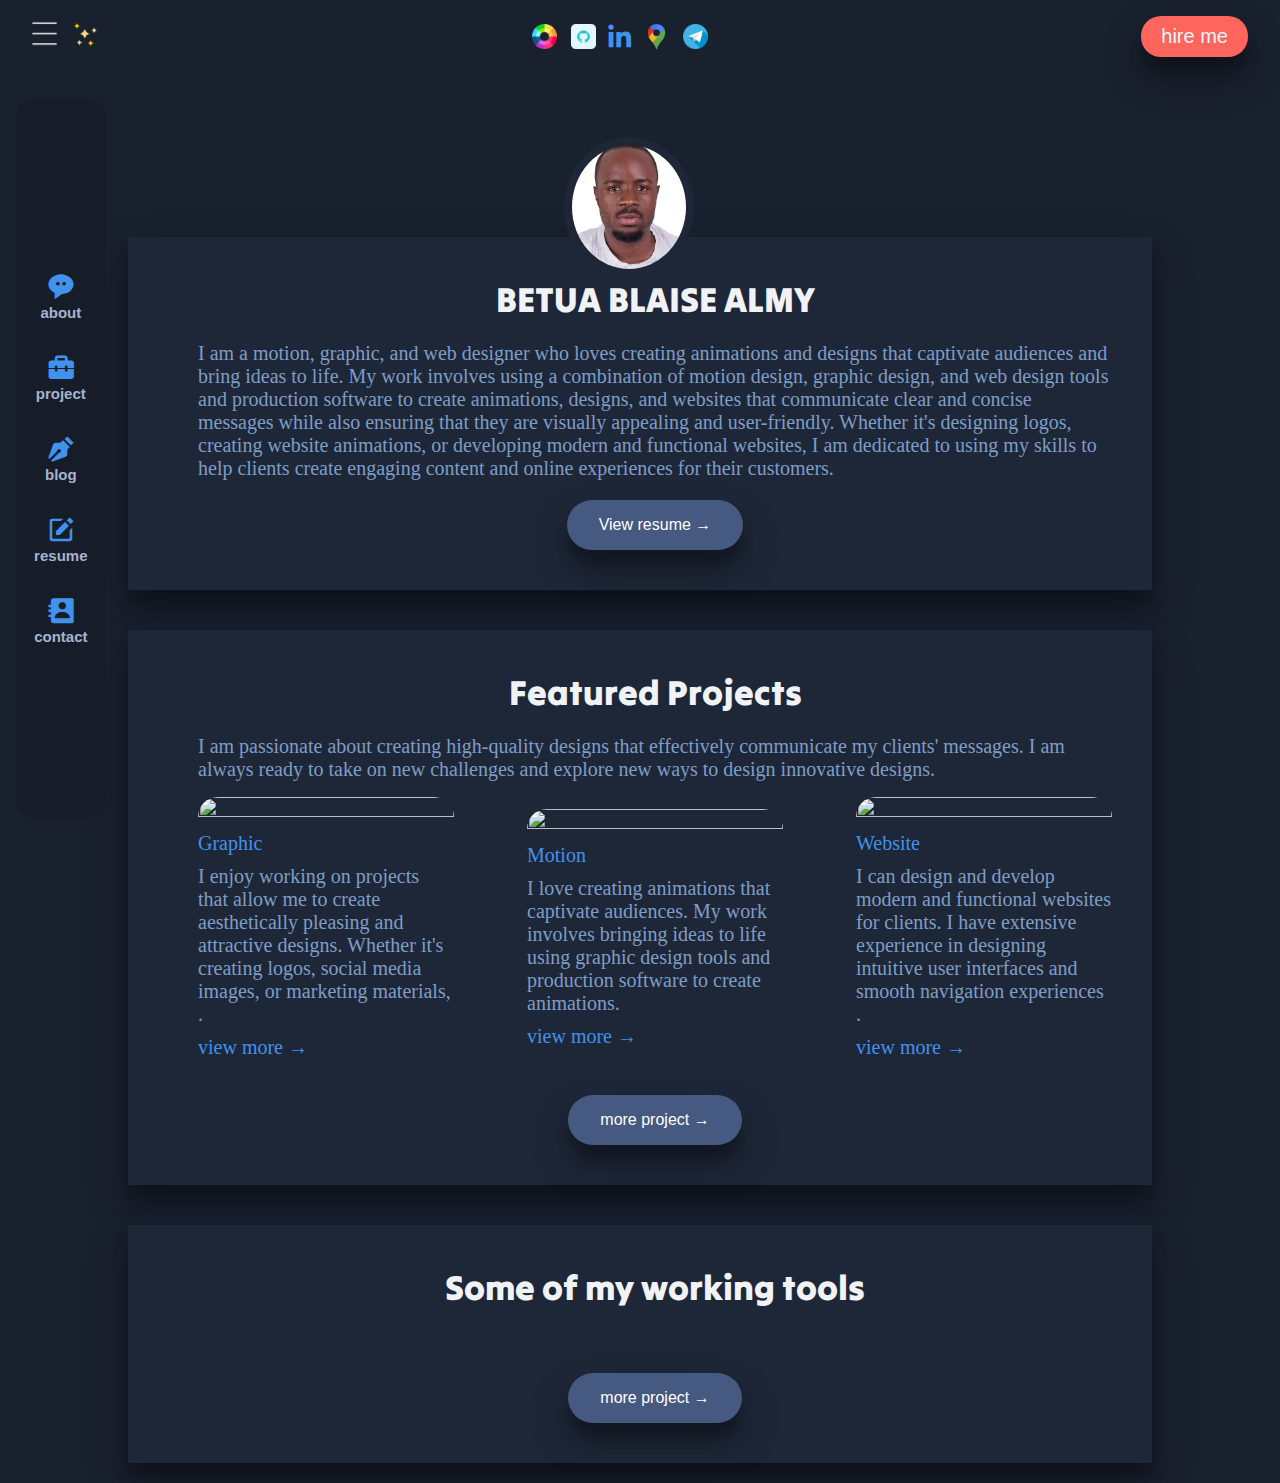
==== index.html @ fd8bb547 "." ====
<!DOCTYPE html>
<html lang="en">
<head>
    <meta charset="UTF-8">
    <meta http-equiv="X-UA-Compatible" content="IE=edge">
    <meta name="viewport" content="width=device-width, initial-scale=1.0">
    <link href='https://unpkg.com/boxicons@2.1.4/css/boxicons.min.css' rel='stylesheet'>
    <link href="https://fonts.googleapis.com/css2?family=Noto+Sans:ital,wght@1,200&display=swap" rel="stylesheet">
    <link rel="preconnect" href="https://fonts.googleapis.com">
<link rel="preconnect" href="https://fonts.gstatic.com" crossorigin>
<link href="https://fonts.googleapis.com/css2?family=Tilt+Warp&display=swap" rel="stylesheet">
    <title>almy blaise</title>
    <link rel="stylesheet" href="./newStyle.css">
</head>
<body>
    <header>
        <div class="headdiv">
            <div>
            <h2><img class="bar-image" src="./icon/main-menu.png" alt=""></h2>
            </div>
            <div>
            <head><img class="bar-image" src="./icon/stars.png" alt="">
            </div>
            </head>
        </div>
        <div>
            <div class="iconhead">
                <img class="bar-image ico" src="./icon header/color-wheel.png" alt="">
                <img class="bar-image ico" src="./icon header/github.png" alt="">
                <a href=""><i class='bx bxl-linkedin'></i></a>
                <img class="bar-image ico" src="./icon header/google-maps.png" alt="">
                <img class="bar-image ico" src="./icon header/telegram.png">
            </div>
        </div>
        <div>
            <button class="botheader">hire me</button>
        </div>
    </header>
       <div class="tachbar">
        <div class="bar1">
            <a href=""><i class='bx bxs-message-rounded-dots'></i></a>
            <h2 class="tachtext">about</h2>
        </div>
        <div class="bar1">
            <a href=""><i class='bx bxs-briefcase-alt-2'></i></i></a>
            <h2 class="tachtext">project</h2>
        </div>
        <div class="bar1">
            <a href=""><i class='bx bxs-pen'></i></a>
            <h2 class="tachtext">blog</h2>
        </div>
        <div class="bar1">
            <a href="./resume.html"><i class='bx bxs-edit'></i></a>
            <h2 class="tachtext">resume</h2>
        </div>
        <div class="bar1">
            <a href=""><i class='bx bxs-contact'></i></a>
            <h2 class="tachtext">contact</h2>
        </div>
       </div>
    <div class="section">
    <div class="section-1">
            <img class="profil" src="./profil.jpg" alt="">
            <h2 ><span class="betua">BETUA BLAISE ALMY</span></h2>
            <p>I am a motion, graphic, and web designer who loves creating animations and designs that captivate audiences and bring ideas to life. My work involves using a combination of motion design, graphic design, and web design tools and production software to create animations, designs, and websites that communicate clear and concise messages while also ensuring that they are visually appealing and user-friendly. Whether it's designing logos, creating website animations, or developing modern and functional websites, I am dedicated to using my skills to help clients create engaging content and online experiences for their customers.</p>
            <a href="./resume.html"><button class=" button blaisee">View resume →</button></a>
    </div>
    </div>
    <div class="section">
        <div class="section-1">
            <div>
                 <h1 class="betua">Featured Projects</h1>
            </div>
                <div>
                    <p> I am passionate about creating high-quality designs that effectively communicate my clients' messages. I am always ready to take on new challenges and explore new ways to design innovative designs.
                    </p>
                    <div class="items3">
                        <div class="items01">
                            <img class="itemimage" src="https://images.unsplash.com/photo-1626785774573-4b799315345d?ixlib=rb-4.0.3&ixid=MnwxMjA3fDB8MHxzZWFyY2h8Mnx8Z3JhcGhpYyUyMGRlc2lnbnxlbnwwfHwwfHw%3D&auto=format&fit=crop&w=500&q=60" alt="">
                            <a href="#">Graphic</a>
                            <p>I enjoy working on projects that allow me to create aesthetically pleasing and attractive designs. Whether it's creating logos, social media images, or marketing materials, .</p>
                            <a href="#">view more →
                            </a>
                        </div>
                        <div class="items01">
                            <img class="itemimage" src="https://images.unsplash.com/photo-1609921212029-bb5a28e60960?ixlib=rb-4.0.3&ixid=MnwxMjA3fDB8MHxzZWFyY2h8MTd8fG1vdGlvbiUyMGRlc2lnbmVyfGVufDB8fDB8fA%3D%3D&auto=format&fit=crop&w=500&q=60" alt="">
                            <a href="#">Motion</a>
                            <p> I love creating animations that captivate audiences. My work involves bringing ideas to life using graphic design tools and production software to create animations.</p>
                            <a href="#">view more →</a>
                        </div>
                        <div class="items01">
                            <img class="itemimage" src="https://images.unsplash.com/photo-1467232004584-a241de8bcf5d?ixlib=rb-4.0.3&ixid=MnwxMjA3fDB8MHxzZWFyY2h8MTh8fHdlYnNpdGV8ZW58MHx8MHx8&auto=format&fit=crop&w=500&q=60" alt="">
                            <a href="#">Website</a>
                            <p> I can design and develop modern and functional websites for clients. I have extensive experience in designing intuitive user interfaces and smooth navigation experiences .</p>
                            <a href="#">view more →</a>
                        </div>
                        
                    </div>
                </div>
                    <button class=" button blaisee">more project →</button>
                </div>
    </div>
    <div class="section">
        <div class="section-1">
            <div>
                 <h1 class="betua">Some of my working tools</h1>
            </div>
                <div>
                    <div class="items3-class3">
                       <div class="logos">
                        <img title="after effect" src="https://cdn-icons-png.flaticon.com/128/5968/5968428.png" alt="">
                       </div>
                       <div class="logos">
                        <img class="remouve" title="adobe illustrator" src="https://cdn-icons-png.flaticon.com/128/5968/5968472.png" alt="">
                       </div>
                       <div class="logos">
                        <img title="photoshop" src="https://cdn-icons-png.flaticon.com/128/5968/5968520.png" alt="">
                       </div>
                       <div class="logos">
                        <img title="power-point" src="https://cdn-icons-png.flaticon.com/128/888/888874.png" alt="">
                       </div>
                       <div class="logos">
                        <img title="vscode" src="https://cdn-icons-png.flaticon.com/128/906/906324.png" alt="">
                       </div>
                       <div class="logos">
                        <img title="github" src="https://cdn-icons-png.flaticon.com/128/2111/2111292.png" alt="">
                       </div>
                        
                    </div>
                </div>
                    <button class=" button blaisee">more project →</button>
                </div>
    </div>
    </div> 
</body>
</html>
---- newStyle.css ----
* {
  padding: 0;
  margin: 0;
  box-sizing: border-box;
}

body {
  background-color: #19202e;
  width: 100%;
  display: flex;
  flex-direction: column;
  justify-content: center;
  align-items: center;
  position: relative;
  flex-wrap: wrap;
  position: relative;
}

header {
  display: flex;
  justify-content: space-between;
  align-items: center;
  color: white;
  width: 100%;
  padding: 1rem 2rem;
  margin-bottom: 9rem;
  flex-wrap: wrap;
}

.headdiv {
  display: flex;
  flex-direction: row;
  justify-content: left;
  align-items: center;
  gap: 1rem;
  flex-wrap: wrap;
}

.botheader {
  color: aliceblue;
  background-color: #fe655c;
  font-size: 20px;
  padding: 9px 20px;
  border-radius: 20px;
  border: none;
  font-family: "Roboto", sans-serif;
  transition: all 0.6s;
}

.botheader:hover {
  color: #19202e;
  border-radius: 15px;
}

.main {
  background-color: rgba(219, 224, 234, 0.984);
  display: flex;
  flex-direction: column;
  justify-content: center;
  align-items: center;
  width: 80vw;
  margin-top: 7rem;
  margin-left: 0%;
  flex-wrap: wrap;
}

.bar-image {
  width: 25px;
  transition: all 0.5s;
}

.bar-image:hover {
  transform: scale(1.3);
}

.bar1 {
  display: flex;
  flex-direction: column;
  align-items: center;
  justify-content: space-between;
  margin: 1rem;
  font-family: "Roboto", sans-serif;
  font-size: 10px;
  transition: all 0.4s;
  gap: 2px;
  flex-wrap: wrap;
}

.bar1:hover {
  transform: scale(1.3);
  color: #fbfbfb;
}

.tachbar {
  background-color: #161d29;
  margin-top: 35px;
  margin-left: 1rem;
  border-radius: 20px;
  color: #a5b3ce;
  font-size: 13px;
  position: relative;
  width: 7vw;
  height: 80vh;
  display: flex;
  justify-content: center;
  flex-direction: column;
  align-items: center;
  position: fixed;
  left: 0%;
  top: 7%;
  flex-wrap: wrap;
}

.ico {
  margin: 0 5px;
  /* border: 2px solid #19202e; */
  border-color: #000000;
}

.ico:hover {
  rotate: 360deg;
}

.section {
  width: 80vw;
  background-color: #1e2738;
  color: #ffffff;
  margin: 20px;
  padding: 40px;
  display: flex;
  justify-content: center;
  flex-direction: column;
  align-items: center;
  flex-wrap: wrap;
  box-shadow: rgba(0, 0, 0, 0.3) 0px 19px 38px, rgba(0, 0, 0, 0.22) 0px 15px 12px;
}

.section-1 {
  display: flex;
  flex-direction: column;
  align-items: center;
  gap: 20px;
  position: relative;
  font-family: "Franklin Gothic Medium", "Arial Narrow";
  font-size: 20px;
  color: #7e9dc5;
  margin-left: 30px;
  flex-wrap: wrap;
}

.profil {
  width: 130px;
  height: 140px;
  -o-object-fit: cover;
     object-fit: cover;
  border-radius: 50%;
  position: absolute;
  bottom: 100%;
  left: 40%;
  border: 8px solid #1e2738;
}

.betua {
  font-family: "Tilt Warp", cursive;
  font-size: 35px;
  color: #f0f2f6;
}

.blaisee {
  padding: 1rem 2rem;
  background-color: #465981;
  color: white;
  border: none;
  border-radius: 25px;
  font-size: 16px;
  font-family: Arial, Helvetica, sans-serif;
}

.items3 {
  display: flex;
  flex-direction: row;
  justify-content: space-between;
  align-items: center;
  margin: 1rem 0rem;
  flex-wrap: wrap;
}

.items01 {
  display: flex;
  flex-direction: column;
  justify-content: left;
  align-items: start;
  width: 20vw;
  gap: 10px;
  flex-wrap: wrap;
}

.itemimage {
  width: 300px;
  border-top-right-radius: 20px;
  border-top-left-radius: 20px;
  -o-object-fit: cover;
     object-fit: cover;
}

.itemimage {
  width: 100%;
  height: 80%;
}

.itemimage {
  width: 100%;
}

a {
  color: #4192eb;
  text-decoration: none;
}

a:hover {
  color: white;
}

h1 {
  color: #f0f2f6;
}

i {
  font-size: 30px;
}

i:hover {
  color: rgb(214, 212, 212);
}

.items3-class3 {
  display: flex;
  flex-direction: row;
  justify-content: space-between;
  align-items: center;
  gap: 30px;
  flex-wrap: wrap;
}

button {
  transition: all 0.4s;
  box-shadow: rgba(0, 0, 0, 0.3) 0px 19px 38px, rgba(0, 0, 0, 0.22) 0px 15px 12px;
}

button:hover {
  background-color: #636d82;
  color: #121417;
}

@media (max-width: 1194) {
  .tachbar {
    height: 90vh;
    width: 8vw;
    margin-left: 5px;
  }
}
@media (max-width: 618px) {
  header {
    display: none;
  }
  body {
    padding-top: 6rem;
  }
  .bar1 {
    font-size: 6px;
  }
  .bar1 .bx {
    font-size: 20px;
  }
  .tachbar {
    flex-direction: row;
    align-items: center;
    justify-content: center;
    width: 100vw;
    height: 10vh;
    gap: 10px;
    margin-top: 5px;
    margin-left: 0px;
    background: black;
    top: 90%;
    bottom: 0%;
    z-index: 100;
    position: fixed;
  }
  .items3 {
    flex-direction: column;
    gap: 20px;
    padding: opx;
    align-items: start;
    justify-content: center;
    flex-wrap: nowrap;
  }
  .betua {
    font-family: "Tilt Warp", cursive;
    font-size: 25px;
    color: #f0f2f6;
  }
  .section-1 {
    margin-left: 0px;
    margin-bottom: 3rem;
    gap: 15px;
  }
  .items3-class3 {
    justify-content: space-around;
    padding: 0px 2rem;
  }
  .itemimage {
    width: 60%;
    height: 50%;
    -o-object-fit: cover;
       object-fit: cover;
  }
  .items01 {
    width: 90vw;
    padding-top: 1.5rem;
    align-items: center;
  }
  .section {
    padding: 40px 5px;
    width: 90vw;
    box-shadow: rgba(0, 0, 0, 0.3) 0px 19px 38px, rgba(0, 0, 0, 0.22) 0px 15px 12px;
  }
  button {
    box-shadow: rgba(0, 0, 0, 0.3) 0px 19px 38px, rgba(0, 0, 0, 0.22) 0px 15px 12px;
  }
  p {
    font-size: 17px;
    width: 85vw;
  }
  h1 {
    font-size: 10px;
    margin-bottom: 1rem;
  }
  .profil {
    left: 33%;
  }
  .section-1 p {
    padding: 0px 10px;
  }
}
.resumeContainer {
  width: 100%;
  display: flex;
  align-items: center;
  justify-content: center;
  flex-direction: column;
  padding: 70px;
  font-family: "Montserrat", sans-serif;
}
@media (max-width: 480px) {
  .resumeContainer {
    margin-bottom: 5rem;
    padding: 0px 20px;
  }
}
.resumeContainer .slideContainer {
  margin-top: 2rem;
}
.resumeContainer .containerDiv {
  width: 80%;
  display: flex;
  align-items: center;
  justify-content: center;
  flex-direction: row;
  gap: 20px;
}
.resumeContainer .containerDiv .textDiv {
  display: flex;
  align-items: center;
  justify-content: center;
  flex-direction: column;
  gap: 15px;
  margin-bottom: 4rem;
}
@media (max-width: 480px) {
  .resumeContainer .containerDiv .textDiv {
    margin-bottom: 2rem;
    gap: 10px;
  }
  .resumeContainer .containerDiv .textDiv .pText {
    margin-left: 2rem;
  }
}
.resumeContainer .containerDiv .textDiv img {
  width: 300px;
  -o-object-fit: cover;
     object-fit: cover;
}
.resumeContainer .containerDiv .textDiv h1 {
  font-size: 120%;
  color: antiquewhite;
}
.resumeContainer .containerDiv .textDiv h2 {
  font-size: 90%;
  color: antiquewhite;
}
.resumeContainer .containerDiv .textDiv p {
  font-size: 90%;
  color: antiquewhite;
}
.resumeContainer .containerDiv iframe {
  width: 90%;
  transition: all 0.6s;
}
.resumeContainer .containerDiv iframe:hover {
  border-bottom-left-radius: 45px;
  border-top-right-radius: 45px;
}
@media (max-width: 480px) {
  .resumeContainer .containerDiv iframe {
    width: 150%;
  }
  .resumeContainer .containerDiv iframe:hover {
    border-bottom-left-radius: 0px;
    border-top-right-radius: 0px;
  }
}
@media (max-width: 480px) {
  .resumeContainer .containerDiv {
    width: 95%;
    flex-direction: column;
  }
}

.containingImg {
  margin-top: 4rem;
}

.videoDiv iframe {
  width: 90%;
  transition: all 0.6s;
}
.videoDiv iframe:hover {
  border-bottom-left-radius: 45px;
  border-top-right-radius: 45px;
}
@media (max-width: 480px) {
  .videoDiv iframe {
    width: 150%;
  }
  .videoDiv iframe:hover {
    border-bottom-left-radius: 0px;
    border-top-right-radius: 0px;
  }
}

.iframe {
  width: 90%;
  transition: all 0.6s;
}
.iframe:hover {
  border-bottom-left-radius: 45px;
  border-top-right-radius: 45px;
}
@media (max-width: 480px) {
  .iframe {
    width: 150%;
  }
  .iframe:hover {
    border-bottom-left-radius: 0px;
    border-top-right-radius: 0px;
  }
}

.videoDiv {
  width: 75%;
  display: flex;
  align-items: center;
  justify-content: center;
  flex-direction: column;
  gap: 5px;
}
.videoDiv p {
  color: beige;
}
.videoDiv .iframe {
  width: 90%;
}

.picNone {
  width: 100%;
}/*# sourceMappingURL=newStyle.css.map */
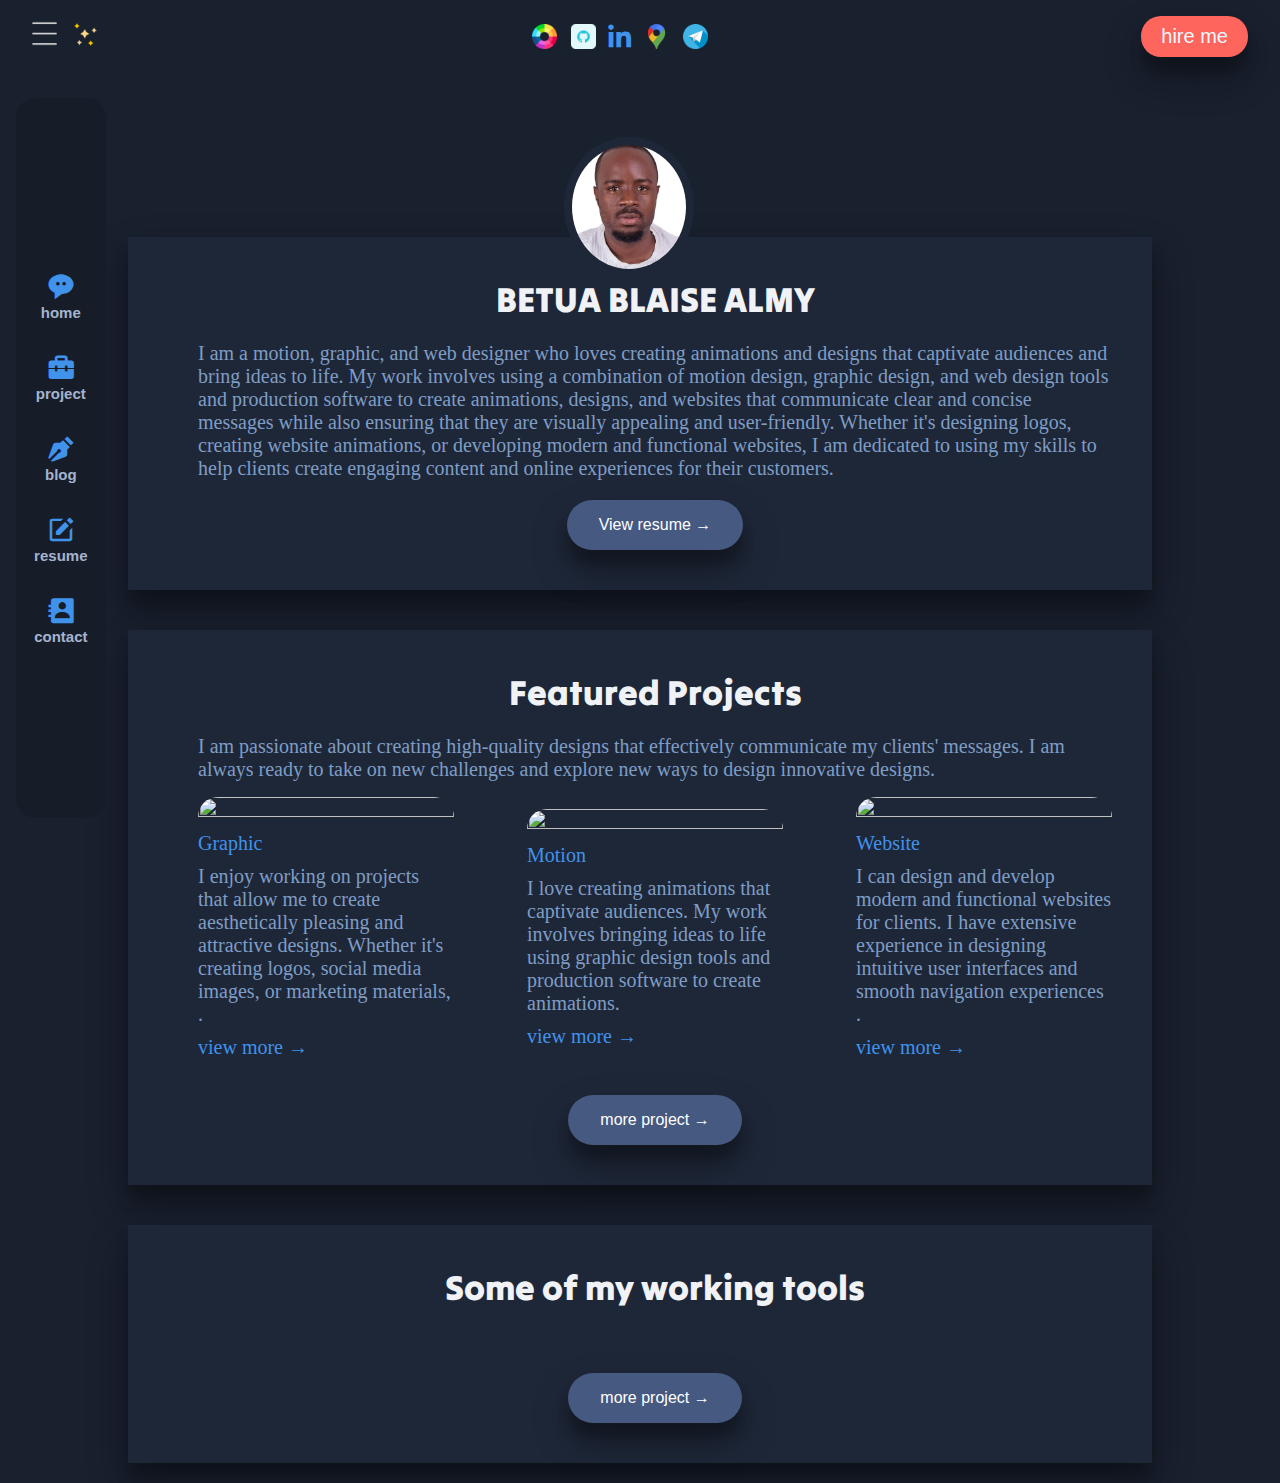
==== commit d63d1886: "." ====
--- a/index.html
+++ b/index.html
@@ -38,8 +38,8 @@
     </header>
        <div class="tachbar">
         <div class="bar1">
-            <a href=""><i class='bx bxs-message-rounded-dots'></i></a>
-            <h2 class="tachtext">about</h2>
+            <a href="./index.html"><i class='bx bxs-message-rounded-dots'></i></a>
+            <h2 class="tachtext">home</h2>
         </div>
         <div class="bar1">
             <a href=""><i class='bx bxs-briefcase-alt-2'></i></i></a>
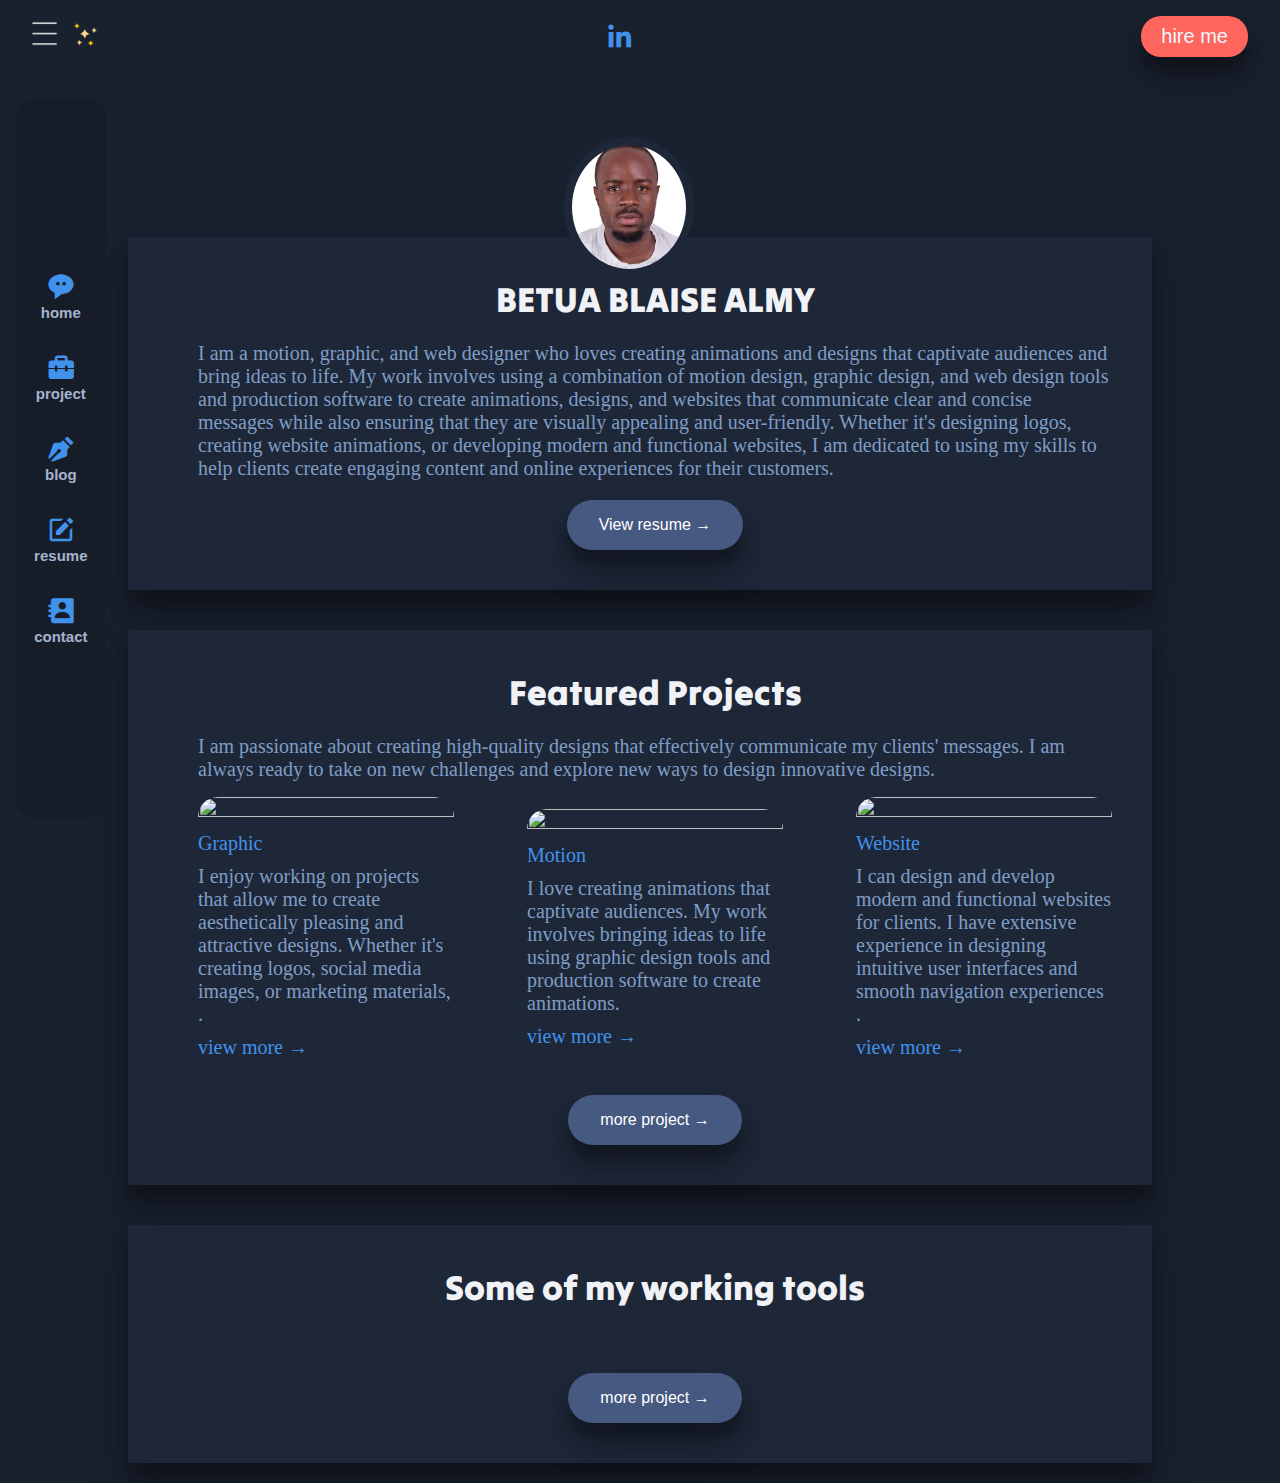
==== commit 30c6ec91: ".." ====
--- a/index.html
+++ b/index.html
@@ -25,11 +25,11 @@
         </div>
         <div>
             <div class="iconhead">
-                <img class="bar-image ico" src="./icon header/color-wheel.png" alt="">
-                <img class="bar-image ico" src="./icon header/github.png" alt="">
-                <a href=""><i class='bx bxl-linkedin'></i></a>
-                <img class="bar-image ico" src="./icon header/google-maps.png" alt="">
-                <img class="bar-image ico" src="./icon header/telegram.png">
+                <!-- <img class="bar-image ico" src="./icon header/color-wheel.png" alt="">
+                <img class="bar-image ico" src="./icon header/github.png" alt=""> -->
+                <a href="https://www.linkedin.com/in/betua-blaise-13049a271/"><i class='bx bxl-linkedin'></i></a>
+                <!-- <img class="bar-image ico" src="./icon header/google-maps.png" alt=""> -->
+                <!-- <img class="bar-image ico" src="./icon header/telegram.png"> -->
             </div>
         </div>
         <div>
--- a/newStyle.css
+++ b/newStyle.css
@@ -401,7 +401,7 @@
 }
 .resumeContainer .containerDiv .textDiv p {
   font-size: 90%;
-  color: antiquewhite;
+  color: #a5b3ce;
 }
 .resumeContainer .containerDiv iframe {
   width: 90%;
@@ -476,7 +476,7 @@
   gap: 5px;
 }
 .videoDiv p {
-  color: beige;
+  color: #a5b3ce;
 }
 .videoDiv .iframe {
   width: 90%;
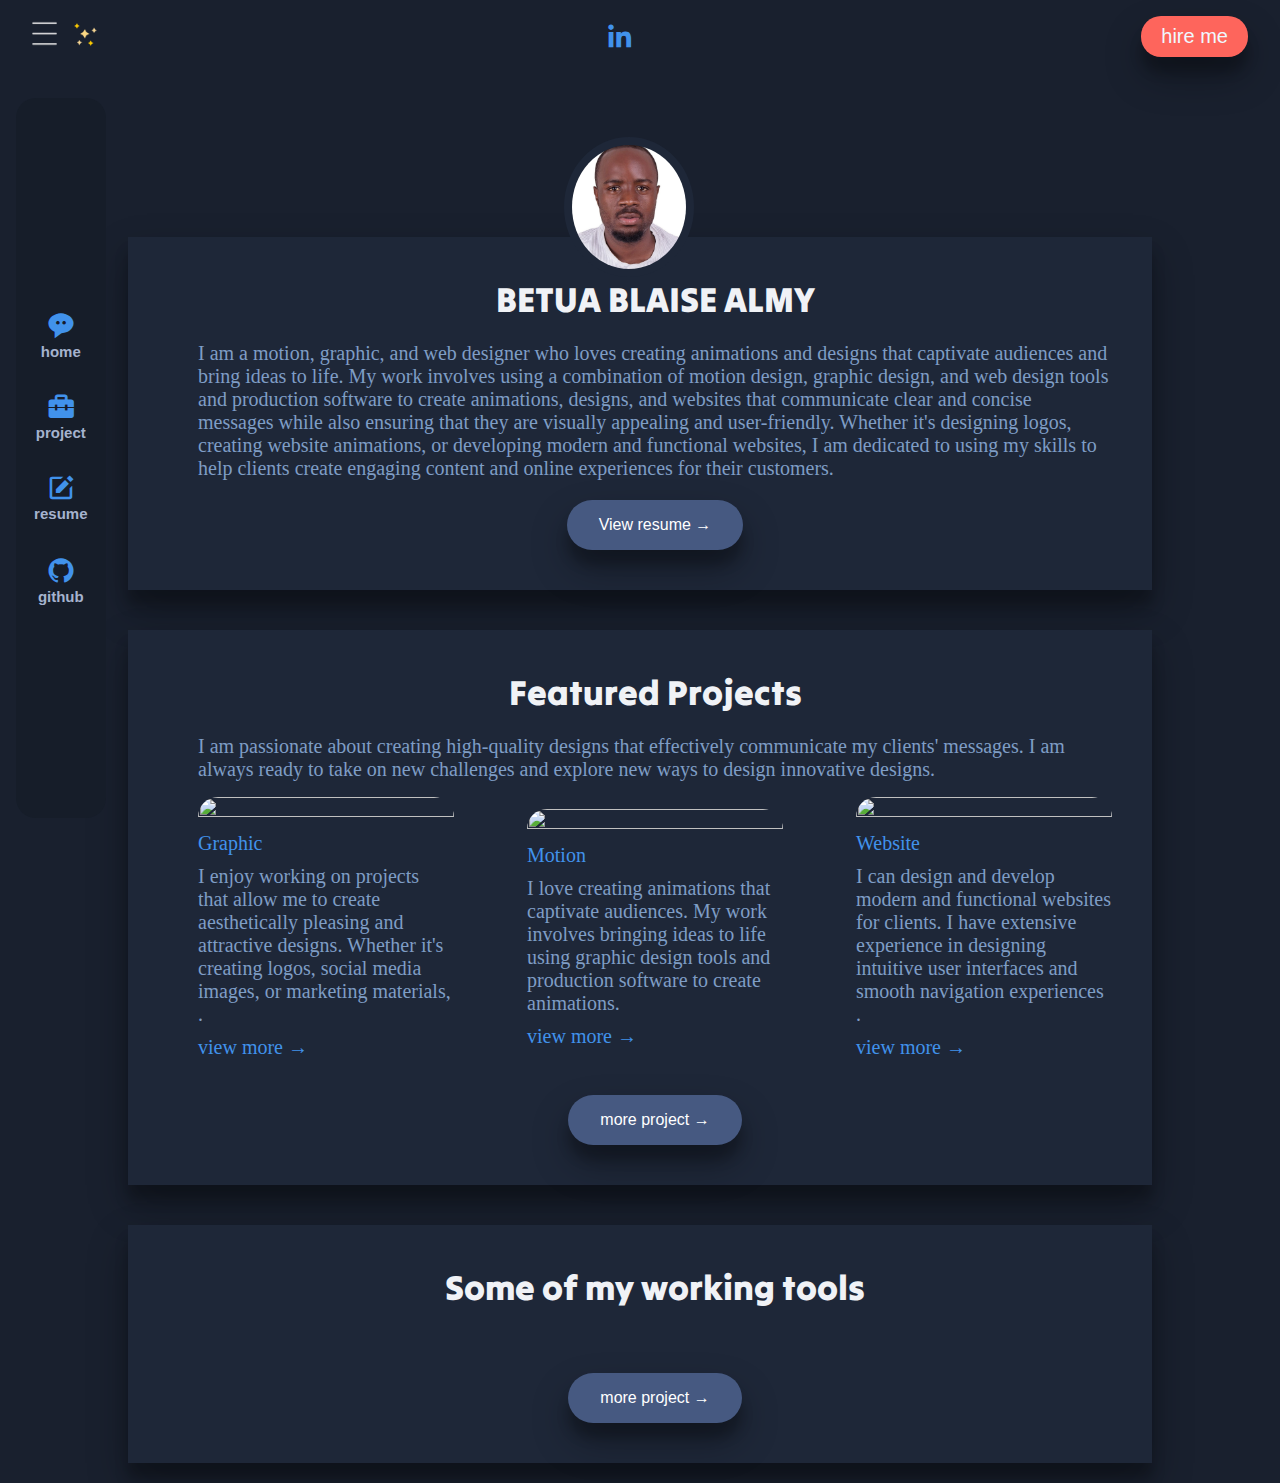
==== commit 76d26ff0: "." ====
--- a/index.html
+++ b/index.html
@@ -45,18 +45,20 @@
             <a href=""><i class='bx bxs-briefcase-alt-2'></i></i></a>
             <h2 class="tachtext">project</h2>
         </div>
-        <div class="bar1">
+        <!-- <div class="bar1">
             <a href=""><i class='bx bxs-pen'></i></a>
             <h2 class="tachtext">blog</h2>
-        </div>
+        </div> -->
         <div class="bar1">
             <a href="./resume.html"><i class='bx bxs-edit'></i></a>
             <h2 class="tachtext">resume</h2>
         </div>
-        <div class="bar1">
-            <a href=""><i class='bx bxs-contact'></i></a>
-            <h2 class="tachtext">contact</h2>
-        </div>
+        <a href="https://github.com/Blaise-vsc">
+            <div class="bar1">
+                <a href=""><i class='bx bxl-github'></i></a>
+                <h2 class="tachtext">github</h2>
+            </div>
+        </a>
        </div>
     <div class="section">
     <div class="section-1">
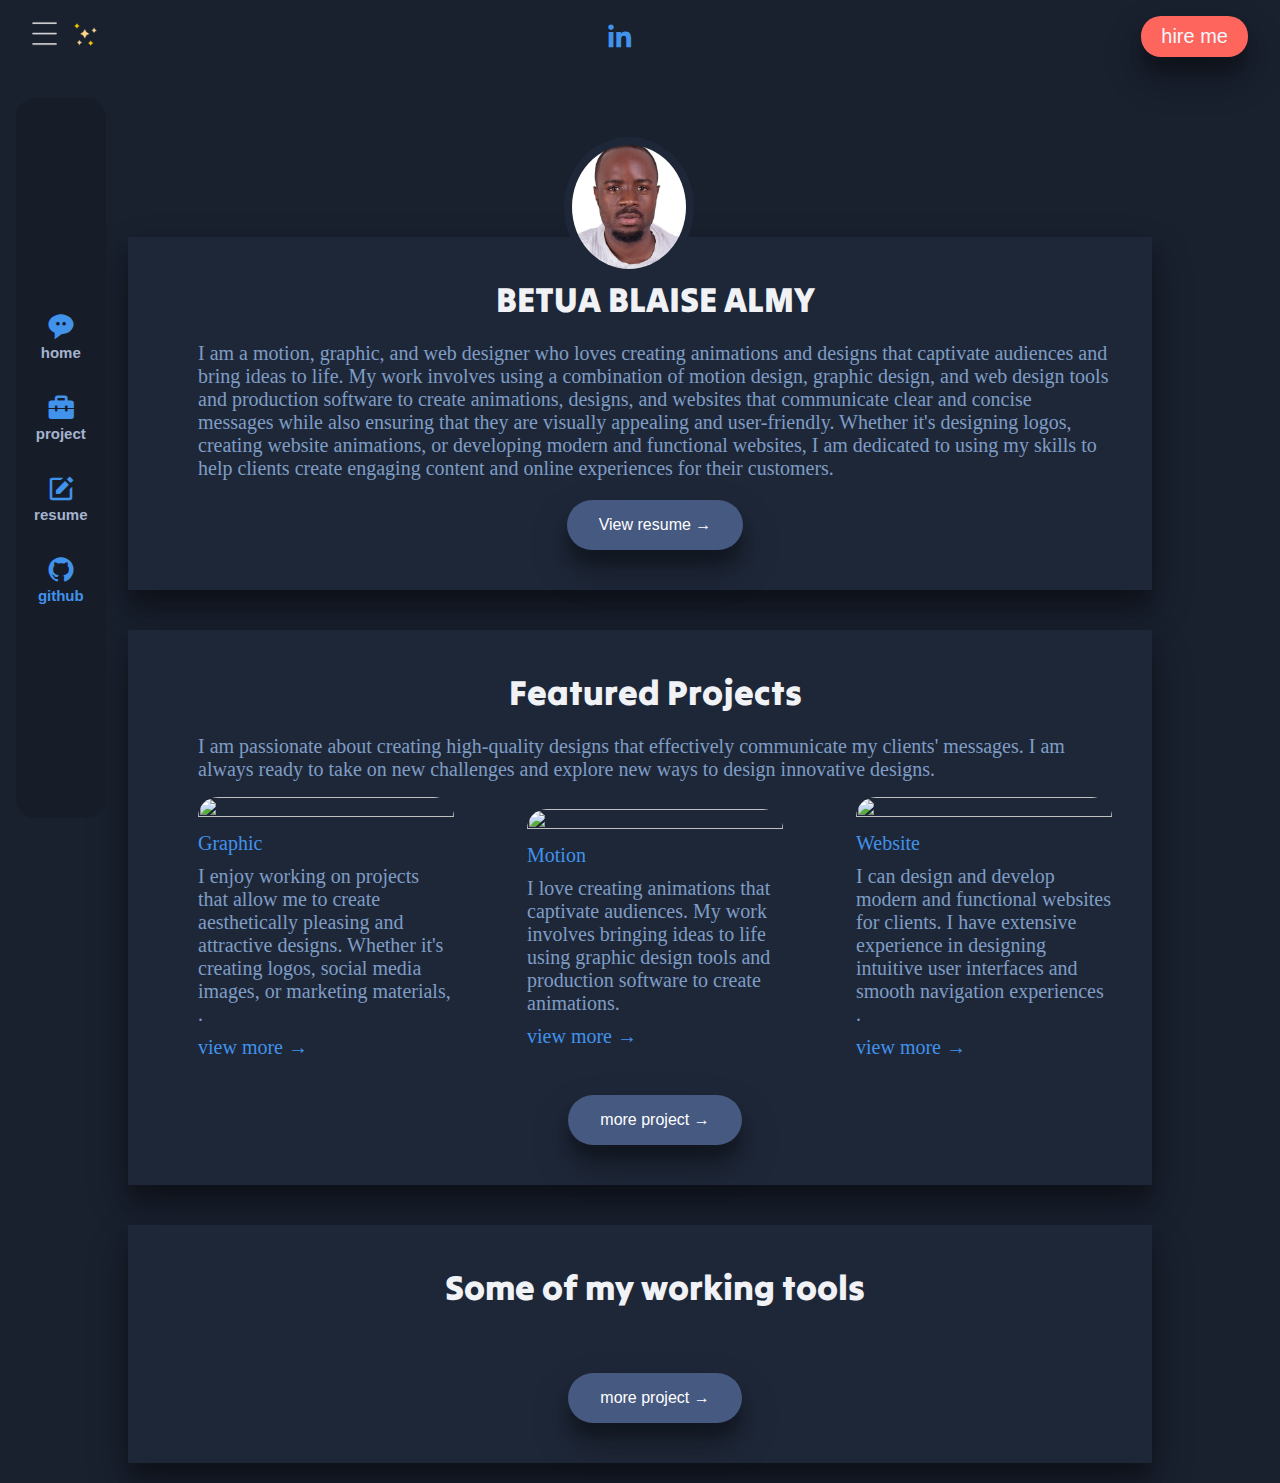
==== commit ab3bc777: "." ====
--- a/index.html
+++ b/index.html
@@ -55,10 +55,12 @@
         </div>
         <a href="https://github.com/Blaise-vsc">
             <div class="bar1">
-                <a href=""><i class='bx bxl-github'></i></a>
+                <i class='bx bxl-github'></i>
                 <h2 class="tachtext">github</h2>
             </div>
         </a>
+        <!-- https://github.com/Blaise-vsc -->
+
        </div>
     <div class="section">
     <div class="section-1">
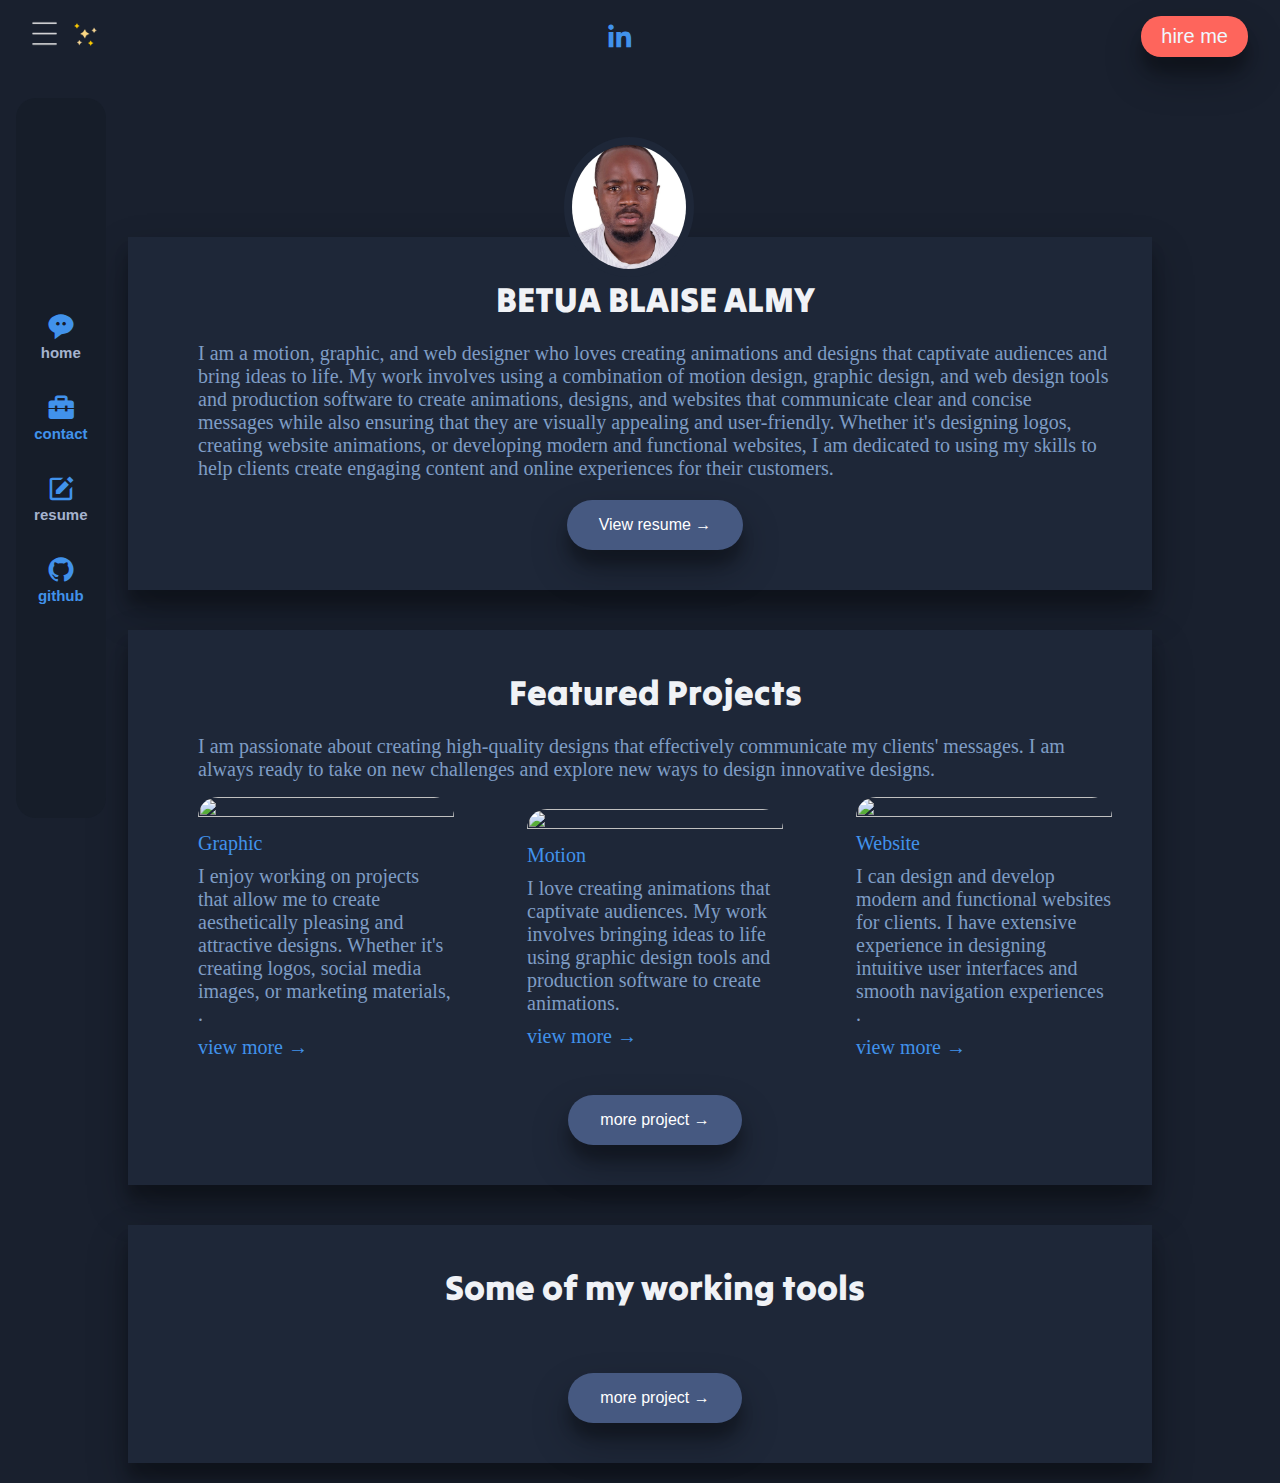
==== commit f8674024: "." ====
--- a/index.html
+++ b/index.html
@@ -41,10 +41,13 @@
             <a href="./index.html"><i class='bx bxs-message-rounded-dots'></i></a>
             <h2 class="tachtext">home</h2>
         </div>
-        <div class="bar1">
-            <a href=""><i class='bx bxs-briefcase-alt-2'></i></i></a>
-            <h2 class="tachtext">project</h2>
-        </div>
+        <a href="https://blaise-contact.netlify.app/">
+            <div class="bar1">
+                <i class='bx bxs-briefcase-alt-2'></i></i>
+                <h2 class="tachtext">contact</h2>
+            </div>
+        </a>
+        
         <!-- <div class="bar1">
             <a href=""><i class='bx bxs-pen'></i></a>
             <h2 class="tachtext">blog</h2>
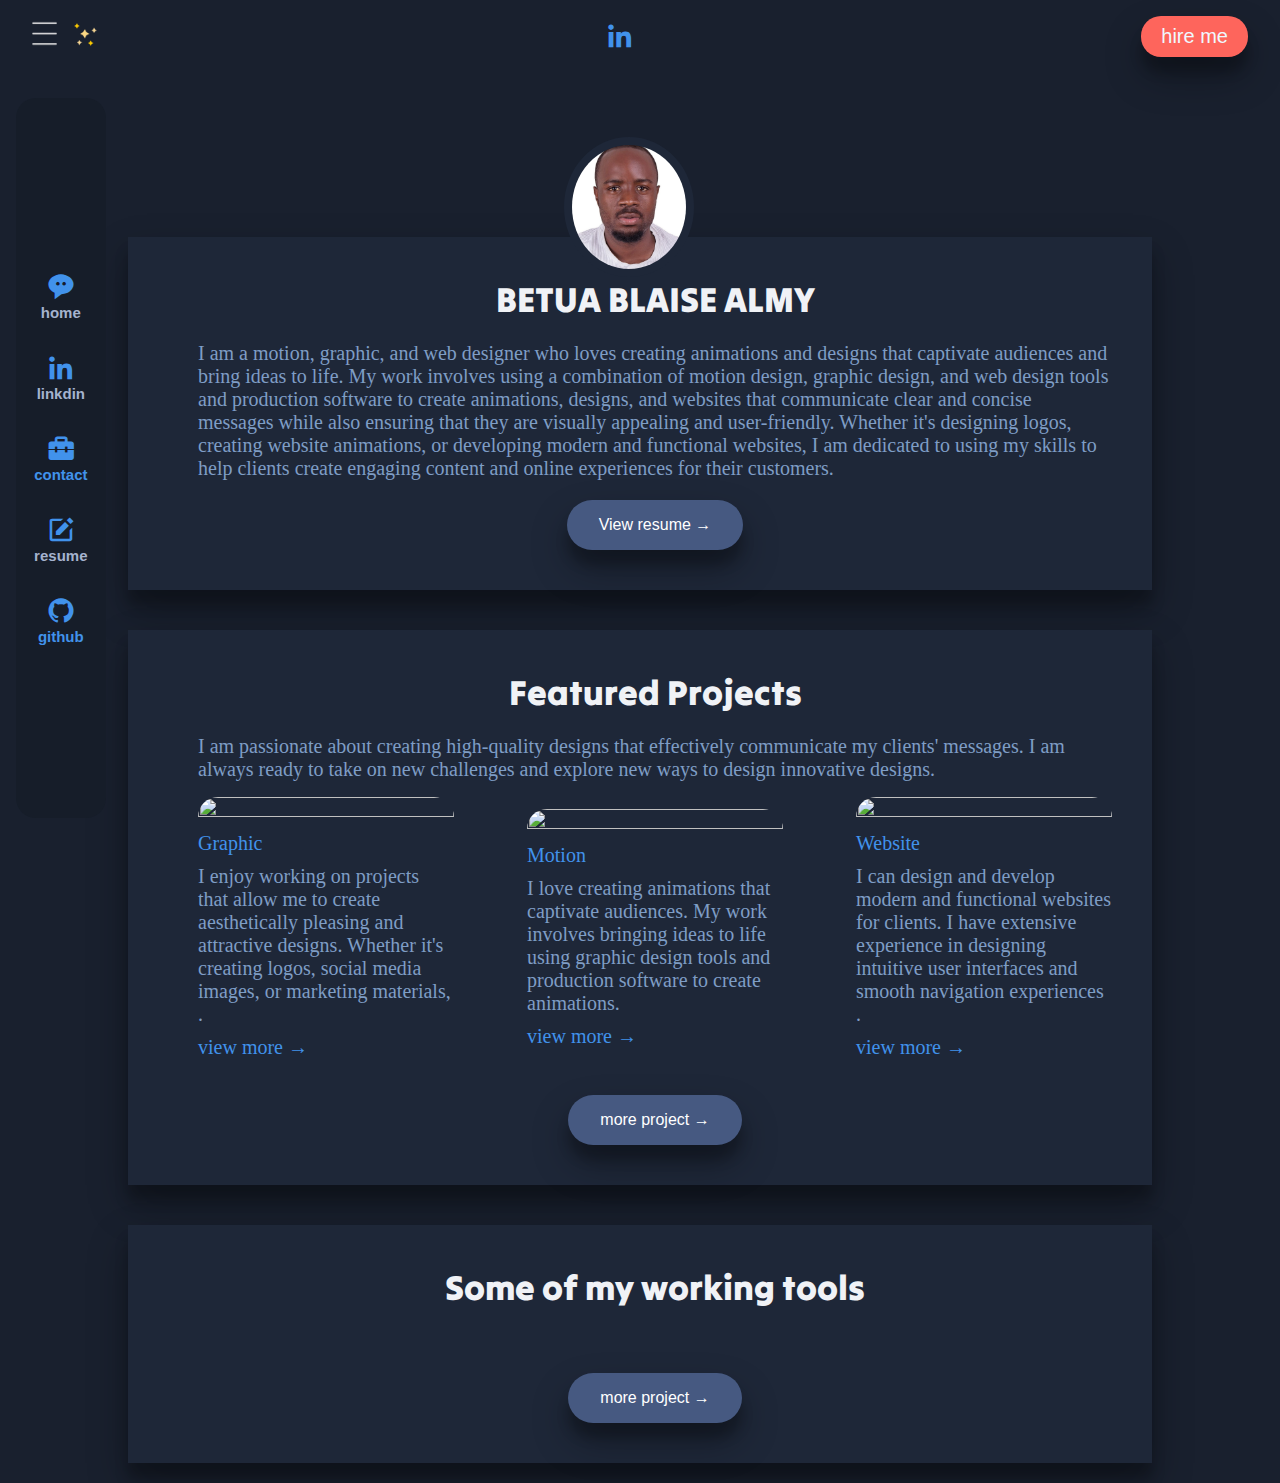
==== commit 97f2670f: "." ====
--- a/index.html
+++ b/index.html
@@ -40,6 +40,11 @@
         <div class="bar1">
             <a href="./index.html"><i class='bx bxs-message-rounded-dots'></i></a>
             <h2 class="tachtext">home</h2>
+        </div>
+        <!-- <a href="https://www.linkedin.com/in/betua-blaise-13049a271/"><i class='bx bxl-linkedin'></i> -->
+        <div class="bar1">
+            <a href="https://www.linkedin.com/in/betua-blaise-13049a271/"><i class='bx bxl-linkedin'></i></a>
+            <h2 class="tachtext">linkdin</h2>
         </div>
         <a href="https://blaise-contact.netlify.app/">
             <div class="bar1">
